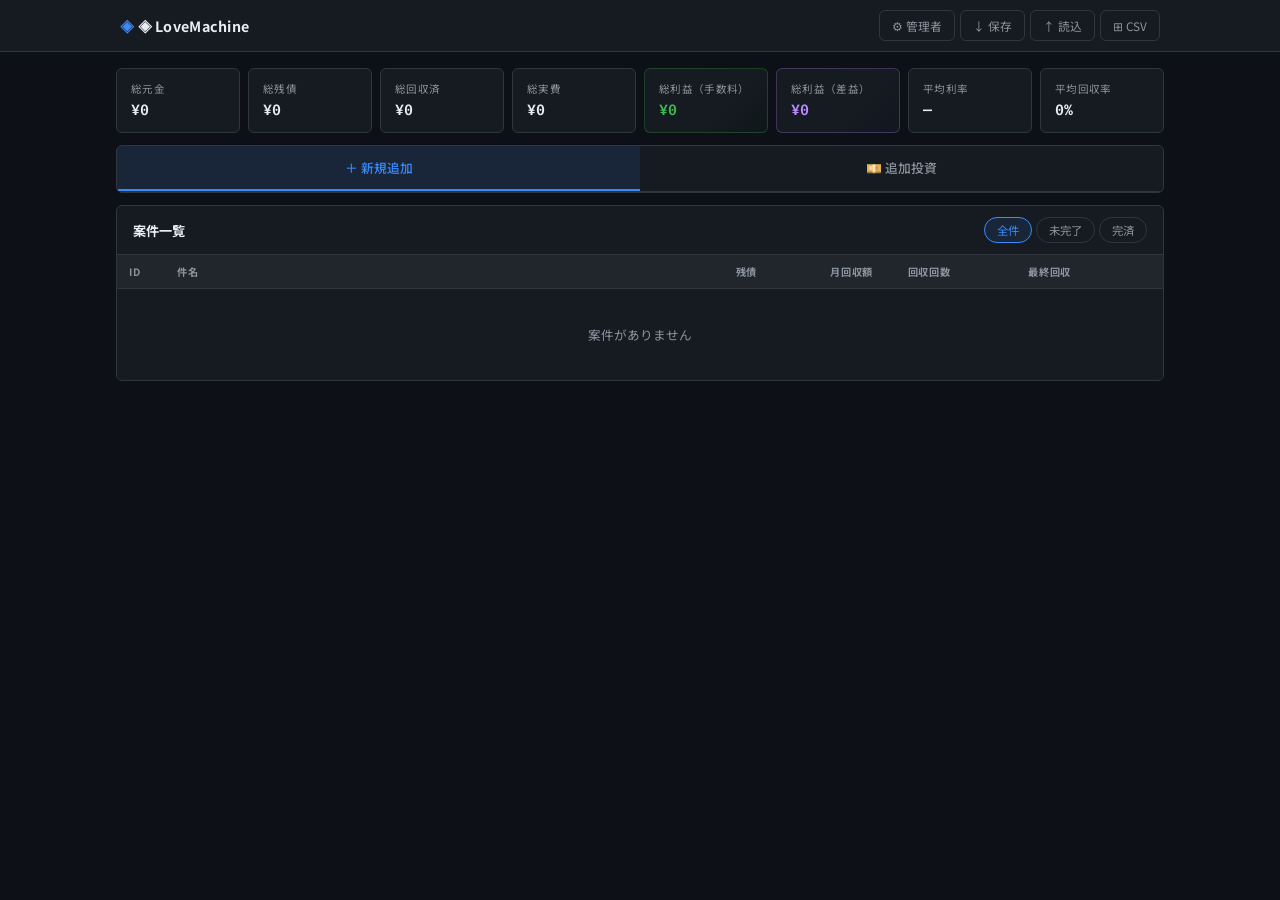
==== index.html @ f6be157b "Add files via upload" ====
<!DOCTYPE html>
<html lang="ja">
<head>
  <meta charset="UTF-8"/>
  <meta name="viewport" content="width=device-width,initial-scale=1.0,viewport-fit=cover"/>
  <title>LoveMachine</title>
  <link rel="stylesheet" href="styles.css"/>
</head>
<body>

<header class="hd">
  <div class="hd-in">
    <span class="hd-logo">◈ LoveMachine</span>
    <div class="hd-acts">
      <button class="hbtn" id="btn-admin">⚙ 管理者</button>
      <button class="hbtn" id="btn-export-json">↓ 保存</button>
      <label  class="hbtn">↑ 読込<input type="file" id="input-import-json" accept=".json" hidden/></label>
      <button class="hbtn" id="btn-export-csv">⊞ CSV</button>
    </div>
  </div>
</header>

<main class="main">

  <!-- サマリー -->
  <div class="sum-grid">
    <div class="sc"><div class="sc-l">総元金</div><div class="sc-v" id="sum-principal">¥0</div></div>
    <div class="sc"><div class="sc-l">総残債</div><div class="sc-v" id="sum-remaining">¥0</div></div>
    <div class="sc"><div class="sc-l">総回収済</div><div class="sc-v" id="sum-recovered">¥0</div></div>
    <div class="sc"><div class="sc-l">総実費</div><div class="sc-v" id="sum-actual">¥0</div></div>
    <div class="sc accent-g"><div class="sc-l">総利益（手数料）</div><div class="sc-v" id="sum-fee-profit">¥0</div></div>
    <div class="sc accent-p"><div class="sc-l">総利益（差益）</div><div class="sc-v" id="sum-cap-profit">¥0</div></div>
    <div class="sc"><div class="sc-l">平均利率</div><div class="sc-v" id="sum-avg-rate">—</div></div>
    <div class="sc"><div class="sc-l">平均回収率</div><div class="sc-v" id="sum-recovery-rate">0%</div></div>
  </div>

  <!-- 追加パネル -->
  <div class="panel">
    <div class="ptabs">
      <button class="ptab active" data-ptab="add">＋ 新規追加</button>
      <button class="ptab" data-ptab="funds">💴 追加投資</button>
    </div>
    <!-- 新規追加 -->
    <div class="pbody hidden" id="body-add">
      <div class="fg">
        <div class="fi"><label class="fl">件名</label><input class="inp" type="text" id="add-name" placeholder="例: A社向け開発費"/></div>
        <div class="fi"><label class="fl">元金（円）</label><input class="inp ci" type="text" id="add-principal" placeholder="例: 1,000,000" inputmode="numeric"/></div>
        <div class="fi"><label class="fl">上乗せ分（円）</label><input class="inp ci" type="text" id="add-actual" placeholder="例: 50,000" inputmode="numeric"/></div>
        <div class="fi"><label class="fl">プラン</label><select class="inp inp-sel" id="add-plan"></select></div>
        <div class="fi"><label class="fl">回収設定</label>
          <select class="inp inp-sel" id="add-recovery-type">
            <option value="months">月数で指定</option>
            <option value="monthly">月回収額で指定</option>
          </select>
        </div>
        <div class="fi" id="wrap-months"><label class="fl">回収月数</label><input class="inp" type="number" id="add-months" placeholder="例: 10" min="1" inputmode="numeric"/></div>
        <div class="fi hidden" id="wrap-monthly"><label class="fl">月回収額（手数料込み）</label><input class="inp ci" type="text" id="add-monthly" placeholder="例: 50,000" inputmode="numeric"/></div>
        <div class="fi"><label class="fl">切り上げ単位</label>
          <select class="inp inp-sel" id="add-round">
            <option value="1">なし</option>
            <option value="1000">1k</option>
            <option value="10000" selected>10k</option>
          </select>
        </div>
      </div>
      <div class="preview hidden" id="monthly-preview">
        <span class="preview-l">月回収額</span>
        <span class="preview-v" id="monthly-preview-val">¥0</span>
        <span class="preview-s" id="monthly-preview-detail"></span>
      </div>
      <button class="btn-primary" id="btn-add">案件を追加する</button>
    </div>
    <!-- 追加投資 -->
    <div class="pbody hidden" id="body-funds">
      <div class="fg">
        <div class="fi"><label class="fl">案件ID</label><input class="inp" type="number" id="funds-id" placeholder="例: 1" min="1" inputmode="numeric"/></div>
        <div class="fi"><label class="fl">追加元金（円）</label><input class="inp ci" type="text" id="funds-amount" placeholder="例: 500,000" inputmode="numeric"/></div>
        <div class="fi"><label class="fl">上乗せ分（円）</label><input class="inp ci" type="text" id="funds-actual" placeholder="例: 50,000" inputmode="numeric"/></div>
        <div class="fi"><label class="fl">投資日</label><input class="inp" type="date" id="funds-date"/></div>
      </div>
      <div class="rrow">
        <label class="ropt"><input type="radio" name="funds-mode" value="extend" checked/>月額維持・回数を増やす</label>
        <label class="ropt"><input type="radio" name="funds-mode" value="increase"/>回数維持・月額を増やす</label>
      </div>
      <button class="btn-primary" id="btn-funds">追加投資を反映する</button>
    </div>
  </div>

  <!-- 案件一覧 -->
  <div class="panel">
    <div class="list-bar">
      <span class="panel-ttl">案件一覧</span>
      <div class="ftabs">
        <button class="ftab active" data-filter="all">全件</button>
        <button class="ftab" data-filter="active">未完了</button>
        <button class="ftab" data-filter="done">完済</button>
      </div>
    </div>
    <div class="tbl-wrap">
      <table class="tbl">
        <thead><tr>
          <th>ID</th><th>件名</th><th>残債</th><th>月回収額</th>
          <th>回収回数</th><th>最終回収</th><th></th>
        </tr></thead>
        <tbody id="table-body">
          <tr class="empty-row"><td colspan="7">案件がありません</td></tr>
        </tbody>
      </table>
    </div>
  </div>

</main>

<!-- 削除確認 -->
<div class="ov hidden" id="modal-delete">
  <div class="dlg">
    <p class="dlg-txt" id="modal-delete-text">削除しますか？</p>
    <div class="dlg-btns">
      <button class="btn-ghost" id="modal-delete-cancel">キャンセル</button>
      <button class="btn-danger" id="modal-delete-confirm">削除する</button>
    </div>
  </div>
</div>

<!-- 返済条件変更 -->
<div class="ov hidden" id="modal-shortage">
  <div class="dlg dlg-md">
    <div class="dlg-hd">
      <span class="dlg-ttl" id="adjust-modal-title">返済条件の変更</span>
      <button class="xbtn" id="shortage-close">✕</button>
    </div>
    <div id="shortage-info" style="margin-bottom:8px;border-radius:6px;padding:10px 12px;font-size:.82rem;line-height:1.6"></div>
    <div class="info-box" id="shortage-remain-info"></div>
    <p class="sect-l" style="margin:14px 0 10px">残り分の設定</p>
    <div class="rcol">
      <label class="ropt"><input type="radio" name="shortage-action" value="months" checked/>残り回収月数を指定</label>
      <div id="shortage-months-wrap" class="sub-inp"><input class="inp" type="number" id="shortage-new-months" min="1" inputmode="numeric" placeholder="例: 8"/></div>
      <label class="ropt"><input type="radio" name="shortage-action" value="monthly"/>残り月回収額を指定</label>
      <div id="shortage-monthly-wrap" class="sub-inp hidden"><input class="inp ci" type="text" id="shortage-new-monthly" inputmode="numeric" placeholder="例: 50,000"/></div>
      <label class="ropt"><input type="radio" name="shortage-action" value="none"/>調整しない</label>
    </div>
    <div class="preview hidden" id="shortage-preview" style="margin-top:10px"><span id="shortage-preview-text"></span></div>
    <div class="dlg-btns" style="margin-top:18px">
      <button class="btn-ghost" id="shortage-cancel">キャンセル</button>
      <button class="btn-primary" id="shortage-confirm">適用する</button>
    </div>
  </div>
</div>

<!-- 管理者 -->
<div class="ov hidden" id="modal-admin">
  <div class="dlg dlg-md">
    <div class="dlg-hd">
      <span class="dlg-ttl">プラン管理</span>
      <button class="xbtn" id="admin-close">✕</button>
    </div>
    <div id="plan-list" class="plan-list"></div>
    <button class="btn-ghost" id="btn-add-plan" style="margin-top:8px">＋ プランを追加</button>
    <p style="font-size:.72rem;color:var(--m);margin-top:8px">※ 削除すると使用中の案件は「プランなし」になります</p>
  </div>
</div>

<!-- 詳細（タブ3つ） -->
<div class="ov hidden" id="modal-detail">
  <div class="dlg dlg-xl">
    <div class="dlg-hd">
      <span class="dlg-ttl" id="detail-title">案件詳細</span>
      <button class="xbtn" id="detail-close">✕</button>
    </div>
    <div class="dtabs">
      <button class="dtab active" data-dtab="main">📊 概要・回収</button>
      <button class="dtab" data-dtab="history">📋 履歴</button>
      <button class="dtab" data-dtab="settings">⚙ 設定</button>
    </div>
    <div class="dbody">

      <!-- 概要・回収 -->
      <div class="dpane active" id="dtab-main">
        <div class="kpi-row">
          <div class="kpi"><div class="kpi-l">残債</div><div class="kpi-v" id="ds-remaining">¥0</div></div>
          <div class="kpi"><div class="kpi-l">月回収額</div><div class="kpi-v" id="ds-monthly-final">¥0</div></div>
          <div class="kpi kpi-g"><div class="kpi-l">利益見込み</div><div class="kpi-v" id="ds-profit-expected">¥0</div></div>
        </div>
        <div class="rec-box">
          <div class="rec-hint" id="record-hint"></div>
          <div class="rec-row">
            <input class="inp" type="date" id="record-date" style="flex:0 0 140px"/>
            <input class="inp ci" type="text" id="record-amount" inputmode="numeric" placeholder="回収金額" style="flex:1;min-width:0"/>
            <button class="btn-rec" id="btn-record">記録</button>
          </div>
        </div>
        <div class="stat-grid">
          <div class="st"><div class="sl">元金</div><div class="sv" id="ds-principal">¥0</div></div>
          <div class="st"><div class="sl">実費</div><div class="sv amber" id="ds-actual">¥0</div></div>
          <div class="st"><div class="sl">元金差益</div><div class="sv amber" id="ds-cap-profit">¥0</div></div>
          <div class="st"><div class="sl">手数料合計</div><div class="sv green" id="ds-fee">¥0</div></div>
          <div class="st"><div class="sl">月手数料</div><div class="sv" id="ds-monthly-fee">¥0</div></div>
          <div class="st"><div class="sl">月回収額（切上前）</div><div class="sv" id="ds-monthly">¥0</div></div>
          <div class="st"><div class="sl">総回収回数</div><div class="sv" id="ds-total-months">0回</div></div>
          <div class="st"><div class="sl">残り回収回数</div><div class="sv" id="ds-remain-months">0回</div></div>
          <div class="st"><div class="sl">累計回収</div><div class="sv" id="ds-recovered">¥0</div></div>
          <div class="st"><div class="sl">累計手数料利益</div><div class="sv green" id="ds-profit">¥0</div></div>
          <div class="st"><div class="sl">利益率</div><div class="sv" id="ds-profit-rate">—</div></div>
          <div class="st"><div class="sl">実費回収率</div><div class="sv" id="ds-actual-recovery-rate">0%</div></div>
          <div class="st st-wide">
            <div class="sl">回収率 <span class="sv-inline" id="ds-rate">0%</span></div>
            <div class="bar-t"><div class="bar-f" id="ds-rate-bar"></div></div>
          </div>
          <div class="st"><div class="sl">総支払見込</div><div class="sv" id="ds-total-pay">¥0</div></div>
        </div>
        <div class="notice hidden" id="ds-shortage-row">⚠ 不足累計（元金加算済）：<span id="ds-shortage">¥0</span></div>
      </div>

      <!-- 履歴 -->
      <div class="dpane hidden" id="dtab-history">
        <div class="hs">
          <div class="hs-hd"><span class="hs-ttl">投資履歴</span></div>
          <div class="ht-wrap">
            <table class="ht">
              <thead><tr><th>種別</th><th>日付</th><th>元金</th><th>実費</th><th>メモ</th><th></th></tr></thead>
              <tbody id="deposit-tbody"></tbody>
            </table>
          </div>
        </div>
        <div class="hs" style="margin-top:18px">
          <div class="hs-hd">
            <span class="hs-ttl">回収履歴</span>
            <button class="btn-ghost btn-sm" id="btn-add-repayment">＋ 手動追加</button>
          </div>
          <div class="ht-wrap">
            <table class="ht">
              <thead><tr><th>#</th><th>日付</th><th>支払額</th><th>想定額</th><th>過不足</th><th></th></tr></thead>
              <tbody id="repayment-tbody"></tbody>
            </table>
          </div>
        </div>
      </div>

      <!-- 設定 -->
      <div class="dpane hidden" id="dtab-settings">
        <div class="set-b"><label class="fl">プラン</label><select class="inp inp-sel" id="detail-plan-select" style="margin-top:6px"></select></div>
        <div class="set-b"><label class="fl">備考</label><input class="inp" type="text" id="detail-memo" placeholder="備考を入力…" style="margin-top:6px"/></div>
        <div class="set-b">
          <label class="fl">総回収回数を変更</label>
          <div style="display:flex;gap:8px;margin-top:6px;align-items:center;flex-wrap:wrap">
            <input class="inp" type="number" id="detail-months" min="1" inputmode="numeric" placeholder="例: 10" style="max-width:110px"/>
            <span style="font-size:.82rem;color:var(--m)">回</span>
            <button class="btn-ghost btn-sm" id="btn-apply-months">適用</button>
          </div>
        </div>
      </div>

    </div>
    <div class="d-footer">
      <button class="btn-ghost" id="detail-close-btn">閉じる</button>
    </div>
  </div>
</div>

<script src="app.js"></script>
</body>
</html>
---- styles.css ----
/* LoveMachine — styles.css v10 */
@import url('https://fonts.googleapis.com/css2?family=Noto+Sans+JP:wght@400;500;700&family=Fira+Code:wght@500&display=swap');

:root{
  --bg:#0d1117; --card:#161b22; --panel:#21262d; --inp:#0d1117;
  --bd:#30363d;  --focus:#388bfd;
  --tx:#e6edf3;  --m:#8b949e;
  --g:#3fb950;   --gb:rgba(63,185,80,.1);
  --r:#f85149;   --rb:rgba(248,81,73,.1);
  --a:#d29922;   --ab:rgba(210,153,34,.1);
  --p:#bc8cff;   --pb:rgba(188,140,255,.1);
  --b:#388bfd;   --bb:rgba(56,139,253,.1);
  --rr:6px;
  --mono:'Fira Code','Hiragino Kaku Gothic ProN','Yu Gothic','Meiryo',monospace;
  --sans:'Noto Sans JP','Hiragino Kaku Gothic ProN','Yu Gothic','Meiryo',sans-serif;
}
*,*::before,*::after{box-sizing:border-box;margin:0;padding:0}
html{font-size:15px}
body{font-family:var(--sans);background:var(--bg);color:var(--tx);min-height:100dvh;-webkit-font-smoothing:antialiased}

/* ── Header ── */
.hd{background:var(--card);border-bottom:1px solid var(--bd);position:sticky;top:0;z-index:100;padding-top:env(safe-area-inset-top,0)}
.hd-in{max-width:1080px;margin:0 auto;display:flex;align-items:center;justify-content:space-between;padding:10px 20px;gap:12px}
.hd-logo{font-size:.95rem;font-weight:700;color:var(--tx);letter-spacing:.02em}
.hd-logo::before{content:'◈ ';color:var(--b)}
.hd-acts{display:flex;gap:5px;flex-wrap:wrap}
.hbtn{padding:6px 12px;background:transparent;border:1px solid var(--bd);border-radius:var(--rr);color:var(--m);font-family:var(--sans);font-size:.78rem;cursor:pointer;transition:all .15s;white-space:nowrap;-webkit-tap-highlight-color:transparent}
.hbtn:hover{color:var(--tx);border-color:var(--focus);background:var(--bb)}

/* ── Main ── */
.main{max-width:1080px;margin:0 auto;padding:16px;display:flex;flex-direction:column;gap:12px}

/* ── Summary grid ── */
.sum-grid{display:grid;grid-template-columns:repeat(2,1fr);gap:8px}
.sc{background:var(--card);border:1px solid var(--bd);border-radius:var(--rr);padding:12px 14px;transition:border-color .15s}
.sc:hover{border-color:var(--focus)}
.sc.accent-g{border-color:rgba(63,185,80,.25);background:linear-gradient(135deg,var(--card) 60%,rgba(63,185,80,.04))}
.sc.accent-p{border-color:rgba(188,140,255,.25);background:linear-gradient(135deg,var(--card) 60%,rgba(188,140,255,.04))}
.sc-l{font-size:.7rem;color:var(--m);margin-bottom:4px;letter-spacing:.03em}
.sc-v{font-family:var(--mono);font-size:1rem;font-weight:600;font-feature-settings:"zero"1,"tnum"1;color:var(--tx)}
.sc.accent-g .sc-v{color:var(--g)}
.sc.accent-p .sc-v{color:var(--p)}

/* ── Panel ── */
.panel{background:var(--card);border:1px solid var(--bd);border-radius:var(--rr);overflow:hidden}
.panel-ttl{font-size:.88rem;font-weight:700}
.ptabs{display:flex;border-bottom:1px solid var(--bd);overflow-x:auto;scrollbar-width:none}
.ptabs::-webkit-scrollbar{display:none}
.ptab{flex:1;min-width:90px;padding:12px 10px;background:transparent;border:none;border-bottom:2px solid transparent;color:var(--m);font-family:var(--sans);font-size:.85rem;font-weight:500;cursor:pointer;white-space:nowrap;transition:all .15s;-webkit-tap-highlight-color:transparent}
.ptab:hover{color:var(--tx);background:rgba(255,255,255,.02)}
.ptab.active{color:var(--b);border-bottom-color:var(--b);background:var(--bb)}
.pbody{padding:16px}
.pbody.hidden{display:none}

/* ── Forms ── */
.fg{display:grid;grid-template-columns:repeat(auto-fill,minmax(190px,1fr));gap:12px;margin-bottom:14px}
.fi{display:flex;flex-direction:column;gap:5px}
.fl{font-size:.72rem;font-weight:600;color:var(--m);letter-spacing:.04em}
.inp{background:var(--inp);border:1px solid var(--bd);border-radius:var(--rr);color:var(--tx);font-family:var(--mono);font-size:.88rem;padding:9px 11px;width:100%;-webkit-appearance:none;transition:border-color .15s;font-feature-settings:"zero"1,"tnum"1}
.inp::placeholder{color:var(--m);font-family:var(--sans);font-size:.82rem;font-feature-settings:normal}
.inp:focus{outline:none;border-color:var(--focus)}
.inp-sel{font-family:var(--sans);cursor:pointer;font-feature-settings:normal}
.inp-sel option{background:var(--panel)}
input[type="date"].inp{color-scheme:dark;font-family:var(--sans);font-feature-settings:normal}
.hidden{display:none!important}

/* Preview */
.preview{display:flex;align-items:center;gap:10px;flex-wrap:wrap;background:var(--bb);border:1px solid var(--focus);border-radius:var(--rr);padding:10px 14px;margin-bottom:12px}
.preview-l{font-size:.78rem;color:var(--m)}
.preview-v{font-family:var(--mono);font-size:1.1rem;font-weight:700;color:var(--b);font-feature-settings:"zero"1,"tnum"1}
.preview-s{font-size:.75rem;color:var(--m);line-height:1.6;flex-basis:100%}

/* Radio */
.rrow{display:flex;gap:10px;flex-wrap:wrap;margin-bottom:12px}
.rcol{display:flex;flex-direction:column;gap:8px}
.ropt{display:flex;align-items:center;gap:8px;cursor:pointer;font-size:.85rem;color:var(--m);padding:8px 12px;border:1px solid var(--bd);border-radius:var(--rr);background:var(--inp);transition:all .15s;-webkit-tap-highlight-color:transparent}
.ropt:has(input:checked){color:var(--tx);border-color:var(--b);background:var(--bb)}
.ropt input[type="radio"]{accent-color:var(--b);flex-shrink:0}

/* Buttons */
.btn-primary{display:block;width:100%;padding:11px;background:var(--b);border:none;border-radius:var(--rr);color:#fff;font-family:var(--sans);font-size:.9rem;font-weight:700;cursor:pointer;transition:all .15s;-webkit-tap-highlight-color:transparent}
.btn-primary:hover{filter:brightness(1.1)}
.btn-primary:active{transform:scale(.98)}
.btn-ghost{display:inline-flex;align-items:center;justify-content:center;gap:6px;padding:8px 14px;background:transparent;border:1px solid var(--bd);border-radius:var(--rr);color:var(--m);font-family:var(--sans);font-size:.82rem;cursor:pointer;transition:all .15s;-webkit-tap-highlight-color:transparent}
.btn-ghost:hover{color:var(--tx);border-color:var(--m)}
.btn-danger{padding:8px 14px;background:var(--r);border:none;border-radius:var(--rr);color:#fff;font-family:var(--sans);font-size:.82rem;cursor:pointer;-webkit-tap-highlight-color:transparent}
.btn-sm{padding:5px 10px;font-size:.76rem}
.btn-rec{padding:8px 16px;background:var(--gb);border:1px solid var(--g);border-radius:var(--rr);color:var(--g);font-family:var(--sans);font-size:.85rem;font-weight:600;cursor:pointer;white-space:nowrap;transition:all .15s;flex-shrink:0;-webkit-tap-highlight-color:transparent}
.btn-rec:hover{background:var(--g);color:#fff}
.xbtn{background:transparent;border:none;color:var(--m);font-size:1rem;cursor:pointer;padding:4px 8px;border-radius:4px;transition:all .15s}
.xbtn:hover{color:var(--r)}

/* List */
.list-bar{display:flex;align-items:center;justify-content:space-between;padding:11px 16px;border-bottom:1px solid var(--bd);flex-wrap:wrap;gap:8px}
.ftabs{display:flex;gap:4px}
.ftab{padding:4px 12px;background:transparent;border:1px solid var(--bd);border-radius:20px;color:var(--m);font-family:var(--sans);font-size:.76rem;cursor:pointer;transition:all .15s;-webkit-tap-highlight-color:transparent}
.ftab:hover{color:var(--tx);border-color:var(--m)}
.ftab.active{color:var(--b);border-color:var(--b);background:var(--bb)}

/* Table */
.tbl-wrap{overflow-x:auto;-webkit-overflow-scrolling:touch}
.tbl{width:100%;border-collapse:collapse;font-size:.84rem;table-layout:fixed}
.tbl thead tr{background:var(--panel)}
.tbl th{padding:9px 12px;text-align:left;font-size:.68rem;font-weight:700;letter-spacing:.07em;text-transform:uppercase;color:var(--m);border-bottom:1px solid var(--bd);white-space:nowrap;overflow:hidden}
.tbl td{padding:9px 12px;border-bottom:1px solid var(--bd);vertical-align:middle;overflow:hidden}
.tbl tbody tr{background:var(--card);transition:background .12s}
.tbl tbody tr:hover{background:var(--panel)}
.tbl tbody tr:last-child td{border-bottom:none}
.empty-row td{text-align:center;color:var(--m);padding:36px;font-family:var(--sans)}
/* 列幅 */
.tbl th:nth-child(1),.tbl td:nth-child(1){width:48px}
.tbl th:nth-child(2),.tbl td:nth-child(2){min-width:80px}
.tbl th:nth-child(3),.tbl td:nth-child(3){width:128px;text-align:right}
.tbl th:nth-child(4),.tbl td:nth-child(4){width:116px;text-align:right}
.tbl th:nth-child(5),.tbl td:nth-child(5){width:88px;text-align:center}
.tbl th:nth-child(6),.tbl td:nth-child(6){width:110px;text-align:right}
.tbl th:nth-child(7),.tbl td:nth-child(7){width:80px;text-align:center}
.mono{font-family:var(--mono);font-feature-settings:"zero"1,"tnum"1}
.debt{font-family:var(--mono);font-weight:700;font-feature-settings:"zero"1,"tnum"1}
.debt-done{color:var(--g)}
.cnt{text-align:center;font-size:.8rem}
.rem{display:inline-block;font-size:.69rem;margin-top:2px}
.rem-ok{color:var(--g)}
.rem-warn{color:var(--a)}
.rem-urg{color:var(--r)}
.row-btns{display:flex;gap:3px;justify-content:center}
.ibtn{padding:5px 8px;background:transparent;border:1px solid var(--bd);border-radius:var(--rr);color:var(--m);font-size:.73rem;cursor:pointer;transition:all .15s;-webkit-tap-highlight-color:transparent}
.ibtn:hover{color:var(--tx);border-color:var(--m)}
.ibtn-del:hover{color:var(--r);border-color:var(--r);background:var(--rb)}
.pbadge{display:inline-block;padding:2px 8px;border-radius:20px;font-size:.7rem;font-weight:700;border:1px solid currentColor}

/* Overlay */
.ov{position:fixed;inset:0;background:rgba(0,0,0,.72);display:flex;align-items:flex-start;justify-content:center;overflow-y:auto;-webkit-overflow-scrolling:touch;z-index:200;padding:20px 16px;backdrop-filter:blur(4px)}
.ov.hidden{display:none}
.dlg{background:var(--card);border:1px solid var(--bd);border-radius:10px;padding:22px;width:100%;max-width:380px;margin:auto;box-shadow:0 16px 48px rgba(0,0,0,.6)}
.dlg-md{max-width:480px}
.dlg-xl{max-width:660px;padding:0;display:flex;flex-direction:column;max-height:calc(100vh - 40px)}
.dlg-hd{display:flex;align-items:center;justify-content:space-between;padding:14px 18px;border-bottom:1px solid var(--bd);flex-shrink:0}
.dlg-ttl{font-size:.92rem;font-weight:700}
.dlg-txt{font-size:.88rem;margin-bottom:18px;line-height:1.5}
.dlg-btns{display:flex;gap:8px}
.dlg-btns .btn-ghost,.dlg-btns .btn-danger{flex:1;justify-content:center}
.info-box{background:var(--panel);border:1px solid var(--bd);border-radius:var(--rr);padding:9px 12px;font-size:.82rem;color:var(--m);line-height:1.6}
.sub-inp{padding:6px 2px 10px}
.sect-l{font-size:.72rem;font-weight:700;color:var(--m);letter-spacing:.08em;text-transform:uppercase}

/* Plan list */
.plan-list{display:flex;flex-direction:column;gap:8px;padding:14px 0}
.plan-row{display:grid;grid-template-columns:1fr 80px 32px 32px;gap:7px;align-items:center}
.pi{background:var(--inp);border:1px solid var(--bd);border-radius:var(--rr);color:var(--tx);font-family:var(--sans);font-size:.85rem;padding:7px 10px;width:100%}
.pi:focus{outline:none;border-color:var(--focus)}
.pr{background:var(--inp);border:1px solid var(--bd);border-radius:var(--rr);color:var(--tx);font-family:var(--mono);font-size:.85rem;padding:7px 10px;width:100%;text-align:right}
.pr:focus{outline:none;border-color:var(--focus)}
.cp{width:32px;height:32px;border-radius:var(--rr);border:2px solid var(--bd);cursor:pointer;padding:0}
.cp::-webkit-color-swatch-wrapper{padding:0}
.cp::-webkit-color-swatch{border:none;border-radius:4px}

/* Detail modal */
.dtabs{display:flex;border-bottom:1px solid var(--bd);flex-shrink:0;background:var(--card);overflow-x:auto;scrollbar-width:none}
.dtabs::-webkit-scrollbar{display:none}
.dtab{flex:1;min-width:80px;padding:11px 8px;background:transparent;border:none;border-bottom:2px solid transparent;color:var(--m);font-family:var(--sans);font-size:.8rem;cursor:pointer;white-space:nowrap;transition:all .15s;-webkit-tap-highlight-color:transparent}
.dtab:hover{color:var(--tx);background:rgba(255,255,255,.02)}
.dtab.active{color:var(--b);border-bottom-color:var(--b);background:var(--bb)}
.dbody{flex:1;min-height:0;overflow-y:auto;padding:16px 18px}
.dbody::-webkit-scrollbar{width:3px}
.dbody::-webkit-scrollbar-thumb{background:var(--bd);border-radius:2px}
.dpane{display:block}
.dpane.hidden{display:none}
.d-footer{padding:10px 18px;border-top:1px solid var(--bd);flex-shrink:0;display:flex;justify-content:flex-end}

/* KPI row */
.kpi-row{display:grid;grid-template-columns:repeat(3,1fr);gap:10px;margin-bottom:14px}
.kpi{background:var(--panel);border:1px solid var(--bd);border-radius:var(--rr);padding:12px 14px}
.kpi.kpi-g{border-color:rgba(63,185,80,.3);background:linear-gradient(135deg,var(--panel) 50%,rgba(63,185,80,.06))}
.kpi-l{font-size:.7rem;color:var(--m);margin-bottom:5px}
.kpi-v{font-family:var(--mono);font-size:1rem;font-weight:700;font-feature-settings:"zero"1,"tnum"1}
.kpi.kpi-g .kpi-v{color:var(--g)}

/* Record box */
.rec-box{background:var(--panel);border:1px solid var(--bd);border-radius:var(--rr);padding:12px 14px;margin-bottom:14px}
.rec-hint{font-size:.78rem;color:var(--m);margin-bottom:9px}
.rec-row{display:flex;gap:8px;align-items:center}

/* Stat grid */
.stat-grid{display:grid;grid-template-columns:repeat(2,1fr);gap:8px}
.st{background:var(--panel);border-radius:var(--rr);padding:10px 12px}
.st-wide{grid-column:span 2}
.sl{font-size:.69rem;color:var(--m);margin-bottom:3px}
.sv{font-family:var(--mono);font-size:.88rem;font-weight:600;font-feature-settings:"zero"1,"tnum"1}
.sv.green{color:var(--g)}
.sv.amber{color:var(--a)}
.sv-inline{font-family:var(--mono);font-size:.88rem;font-weight:600;font-feature-settings:"zero"1,"tnum"1}
.bar-t{height:5px;background:var(--bd);border-radius:3px;overflow:hidden;margin-top:6px}
.bar-f{height:100%;border-radius:3px;background:var(--g);transition:width .4s}
.bar-f.mid{background:var(--a)}
.bar-f.low{background:var(--r)}
.notice{background:var(--ab);border:1px solid var(--a);border-radius:var(--rr);padding:9px 12px;font-size:.8rem;color:var(--a);margin-top:10px}
.notice.hidden{display:none}

/* Settings */
.set-b{margin-bottom:14px}

/* History */
.hs{background:var(--panel);border:1px solid var(--bd);border-radius:var(--rr);overflow:hidden}
.hs-hd{display:flex;align-items:center;justify-content:space-between;padding:9px 12px;border-bottom:1px solid var(--bd);background:var(--card)}
.hs-ttl{font-size:.82rem;font-weight:700}
.ht-wrap{overflow-x:auto;-webkit-overflow-scrolling:touch}
.ht{width:100%;border-collapse:collapse;font-size:.8rem;min-width:360px}
.ht th{padding:7px 10px;text-align:right;font-size:.66rem;font-weight:700;color:var(--m);border-bottom:1px solid var(--bd);white-space:nowrap;background:var(--inp)}
.ht th:first-child{text-align:center}
.ht th:nth-child(5){text-align:left}
.ht td{padding:7px 10px;text-align:right;border-bottom:1px solid var(--bd);font-family:var(--mono);font-feature-settings:"zero"1,"tnum"1}
.ht td:first-child{text-align:center;font-family:var(--sans);color:var(--m);font-size:.75rem}
.ht td:nth-child(5){text-align:left;font-family:var(--sans)}
.ht tbody tr:last-child td{border-bottom:none}
.ht tbody tr:hover{background:rgba(255,255,255,.02)}
.hi{background:var(--inp);border:1px solid transparent;border-radius:4px;color:var(--tx);font-size:.8rem;padding:4px 7px;font-family:var(--mono);font-feature-settings:"zero"1,"tnum"1}
.hi:focus{outline:none;border-color:var(--focus)}
.hi-date{color-scheme:dark;width:116px;font-family:var(--sans);font-feature-settings:normal}
.hi-amt{text-align:right;width:92px}
.hi-note{font-family:var(--sans);width:88px;font-feature-settings:normal}
.sur{color:var(--g)}
.def{color:var(--r)}
.tag{font-size:.62rem;padding:2px 6px;border-radius:3px;font-family:var(--sans)}
.tag-i{background:var(--bb);color:var(--b)}
.tag-a{background:var(--gb);color:var(--g)}
.hdel{background:transparent;border:none;color:var(--m);cursor:pointer;font-size:.8rem;padding:3px 6px;border-radius:3px;transition:all .15s}
.hdel:hover{color:var(--r)}

/* Toast */
.toast{position:fixed;bottom:20px;left:50%;transform:translateX(-50%);background:var(--panel);border:1px solid var(--bd);border-radius:var(--rr);padding:10px 18px;font-size:.83rem;color:var(--tx);box-shadow:0 8px 24px rgba(0,0,0,.5);z-index:300;white-space:nowrap;max-width:calc(100vw - 32px);text-align:center}
.toast.ok{border-color:var(--g);color:var(--g)}
.toast.err{border-color:var(--r);color:var(--r)}

/* Responsive */
@media(min-width:560px){.sum-grid{grid-template-columns:repeat(4,1fr)}}
@media(min-width:900px){.sum-grid{grid-template-columns:repeat(8,1fr)}.stat-grid{grid-template-columns:repeat(4,1fr)}.kpi-row{gap:12px}}
@media(max-width:480px){
  .hd-logo{font-size:.85rem}
  .hbtn{padding:5px 8px;font-size:.72rem}
  .fg{grid-template-columns:1fr}
  .rrow{flex-direction:column}
  .kpi-row{grid-template-columns:1fr 1fr}
  .stat-grid{grid-template-columns:repeat(2,1fr)}
  .st-wide{grid-column:span 2}
}
input[type="number"]::-webkit-inner-spin-button{opacity:1}
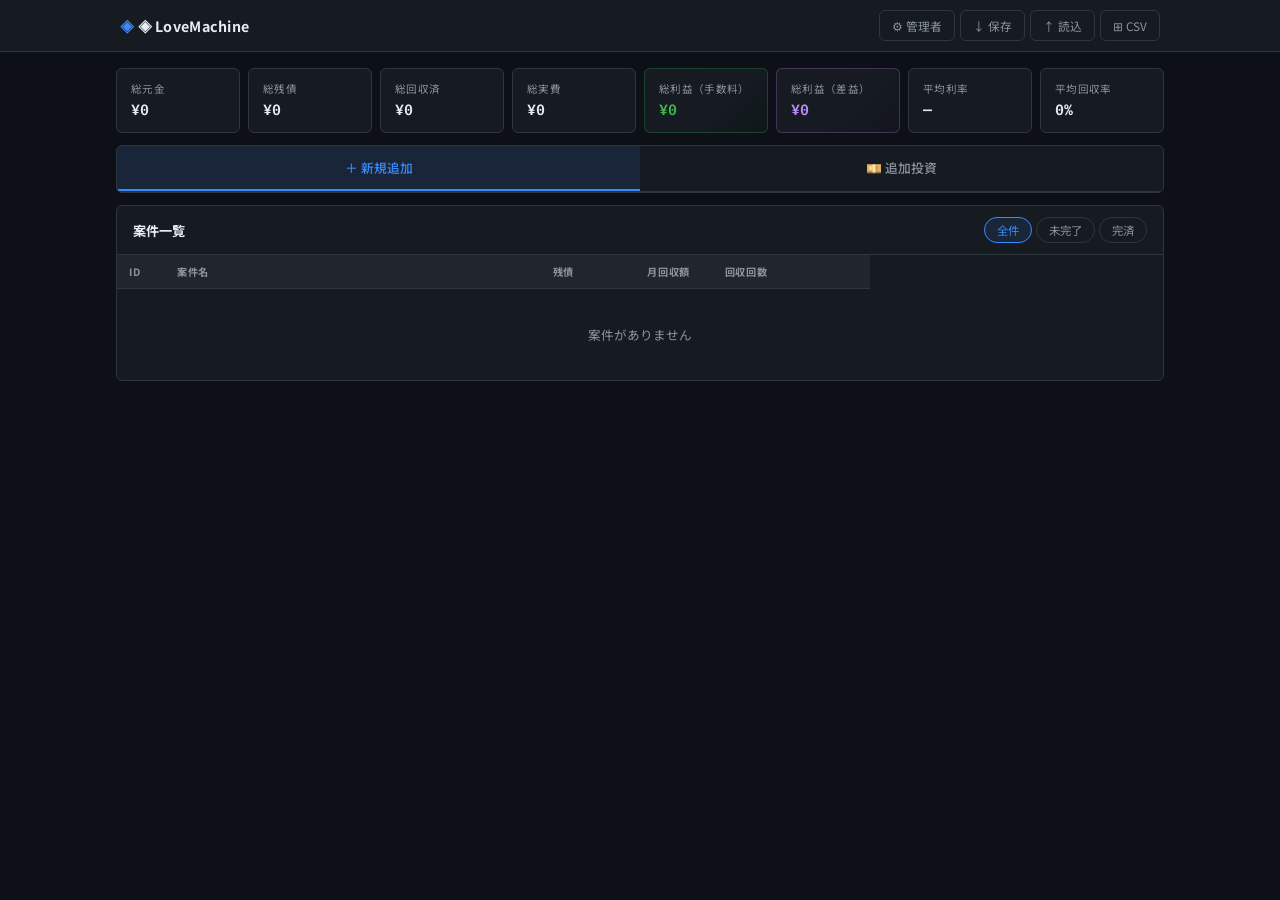
==== commit f6fbad33: "Add files via upload" ====
--- a/index.html
+++ b/index.html
@@ -99,11 +99,11 @@
     <div class="tbl-wrap">
       <table class="tbl">
         <thead><tr>
-          <th>ID</th><th>件名</th><th>残債</th><th>月回収額</th>
-          <th>回収回数</th><th>最終回収</th><th></th>
+          <th>ID</th><th>案件名</th><th>残債</th><th>月回収額</th>
+          <th>回収回数</th><th></th>
         </tr></thead>
         <tbody id="table-body">
-          <tr class="empty-row"><td colspan="7">案件がありません</td></tr>
+          <tr class="empty-row"><td colspan="6">案件がありません</td></tr>
         </tbody>
       </table>
     </div>
--- a/styles.css
+++ b/styles.css
@@ -113,8 +113,7 @@
 .tbl th:nth-child(3),.tbl td:nth-child(3){width:128px;text-align:right}
 .tbl th:nth-child(4),.tbl td:nth-child(4){width:116px;text-align:right}
 .tbl th:nth-child(5),.tbl td:nth-child(5){width:88px;text-align:center}
-.tbl th:nth-child(6),.tbl td:nth-child(6){width:110px;text-align:right}
-.tbl th:nth-child(7),.tbl td:nth-child(7){width:80px;text-align:center}
+.tbl th:nth-child(6),.tbl td:nth-child(6){width:80px;text-align:center}
 .mono{font-family:var(--mono);font-feature-settings:"zero"1,"tnum"1}
 .debt{font-family:var(--mono);font-weight:700;font-feature-settings:"zero"1,"tnum"1}
 .debt-done{color:var(--g)}
@@ -139,7 +138,7 @@
 .dlg-ttl{font-size:.92rem;font-weight:700}
 .dlg-txt{font-size:.88rem;margin-bottom:18px;line-height:1.5}
 .dlg-btns{display:flex;gap:8px}
-.dlg-btns .btn-ghost,.dlg-btns .btn-danger{flex:1;justify-content:center}
+.dlg-btns .btn-ghost,.dlg-btns .btn-danger,.dlg-btns .btn-primary{flex:1;justify-content:center;width:auto;display:inline-flex;align-items:center}
 .info-box{background:var(--panel);border:1px solid var(--bd);border-radius:var(--rr);padding:9px 12px;font-size:.82rem;color:var(--m);line-height:1.6}
 .sub-inp{padding:6px 2px 10px}
 .sect-l{font-size:.72rem;font-weight:700;color:var(--m);letter-spacing:.08em;text-transform:uppercase}
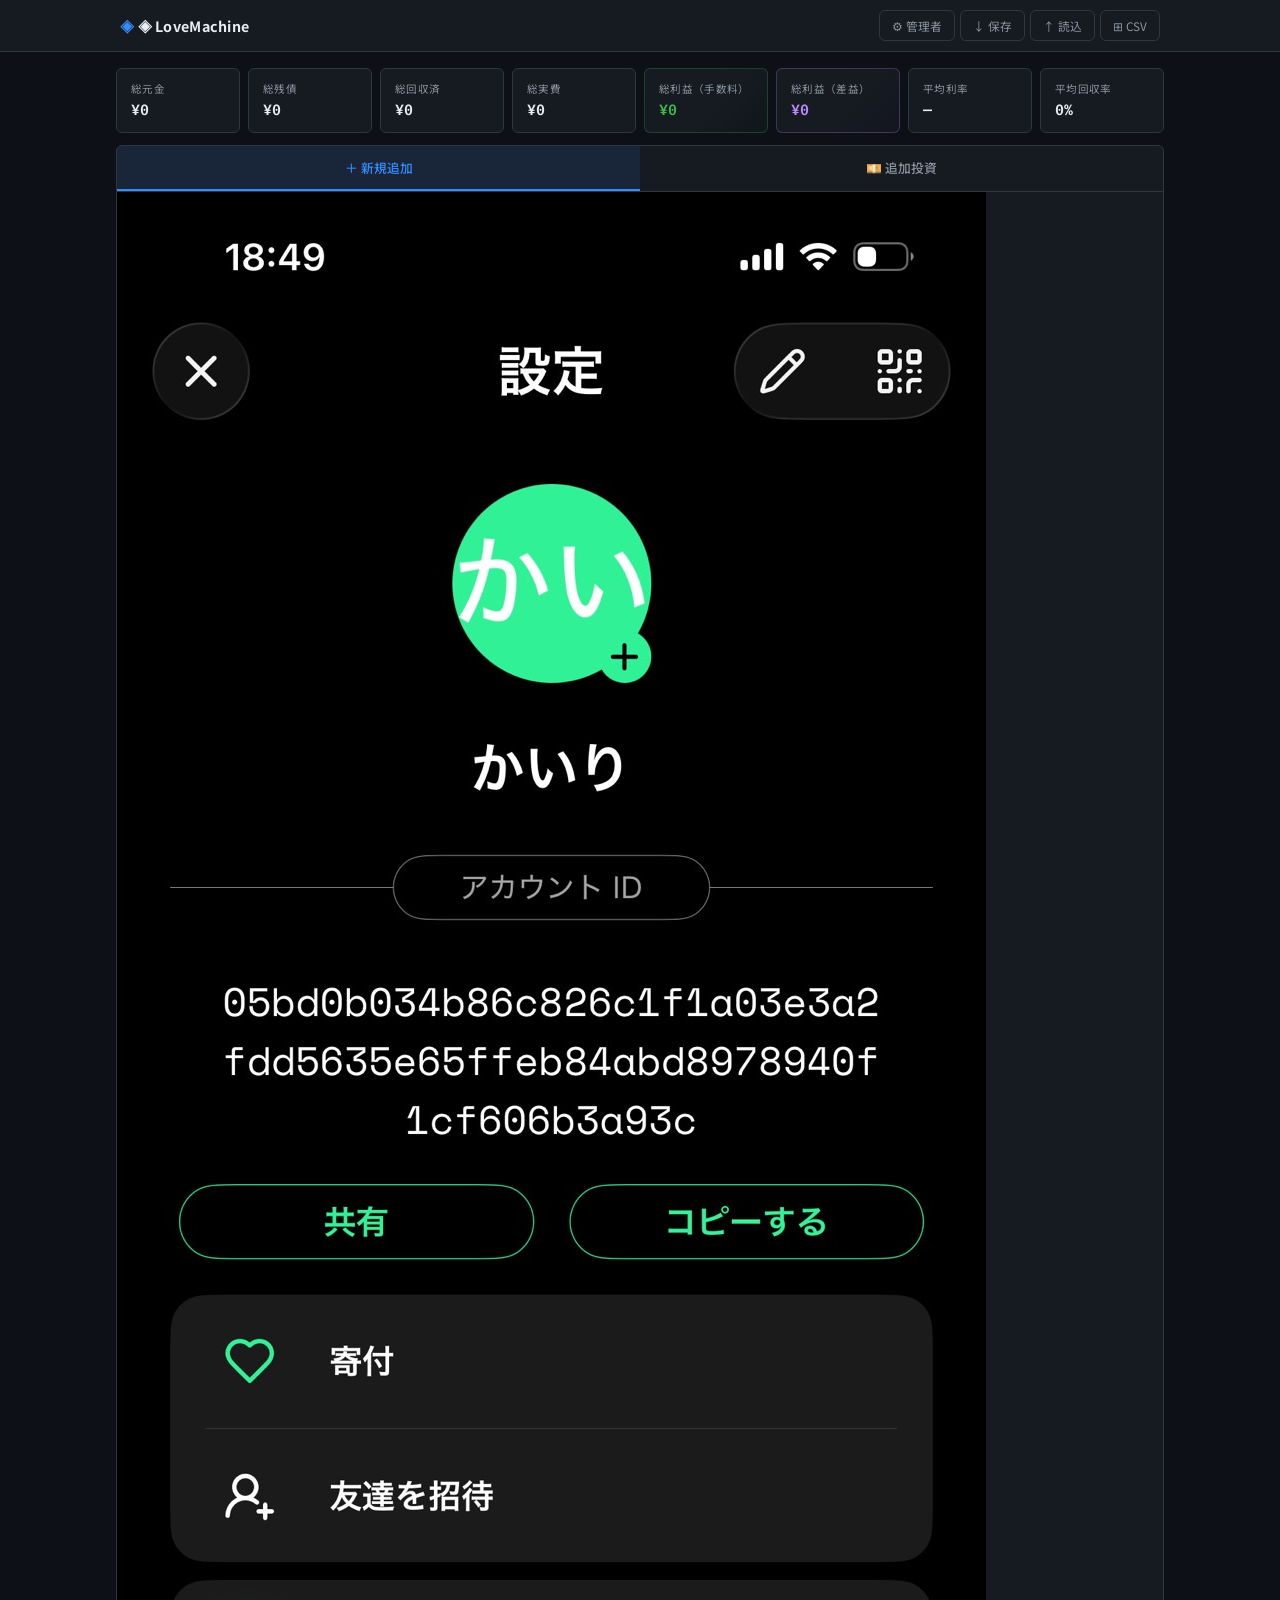
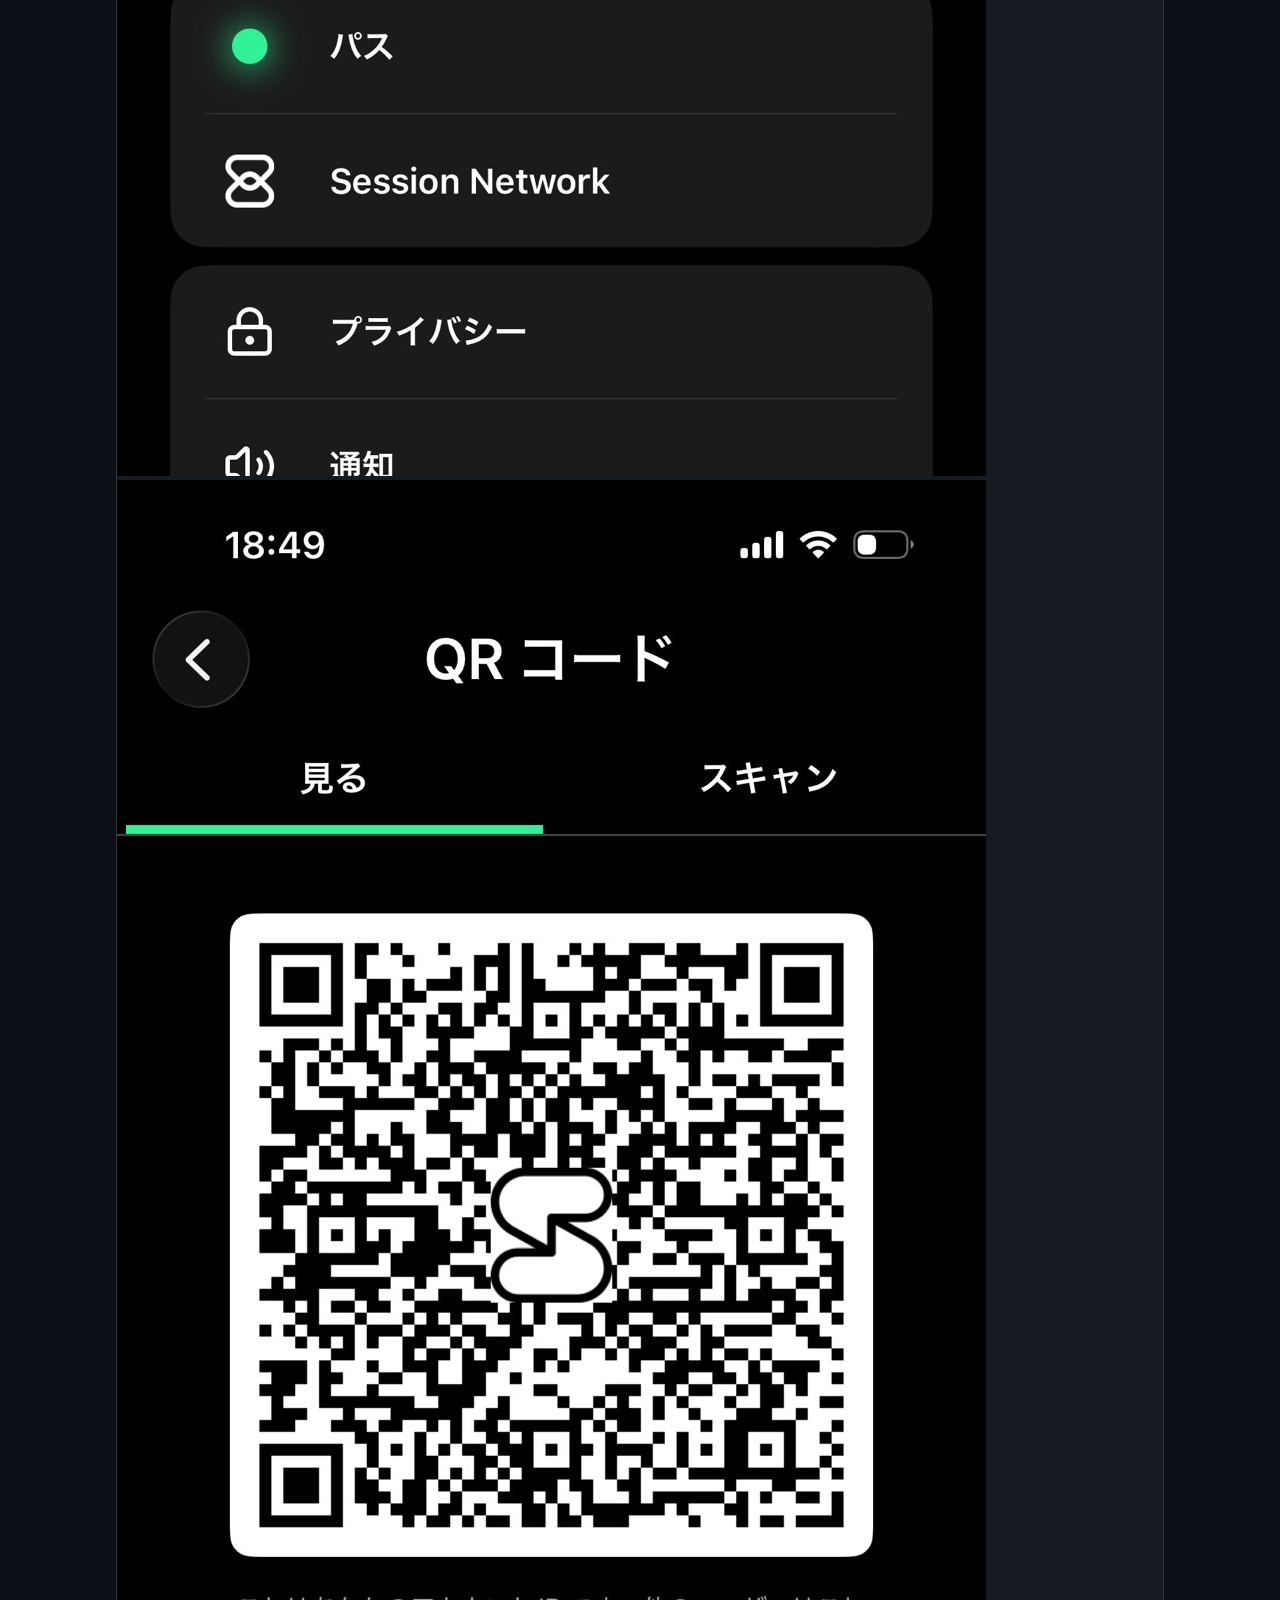
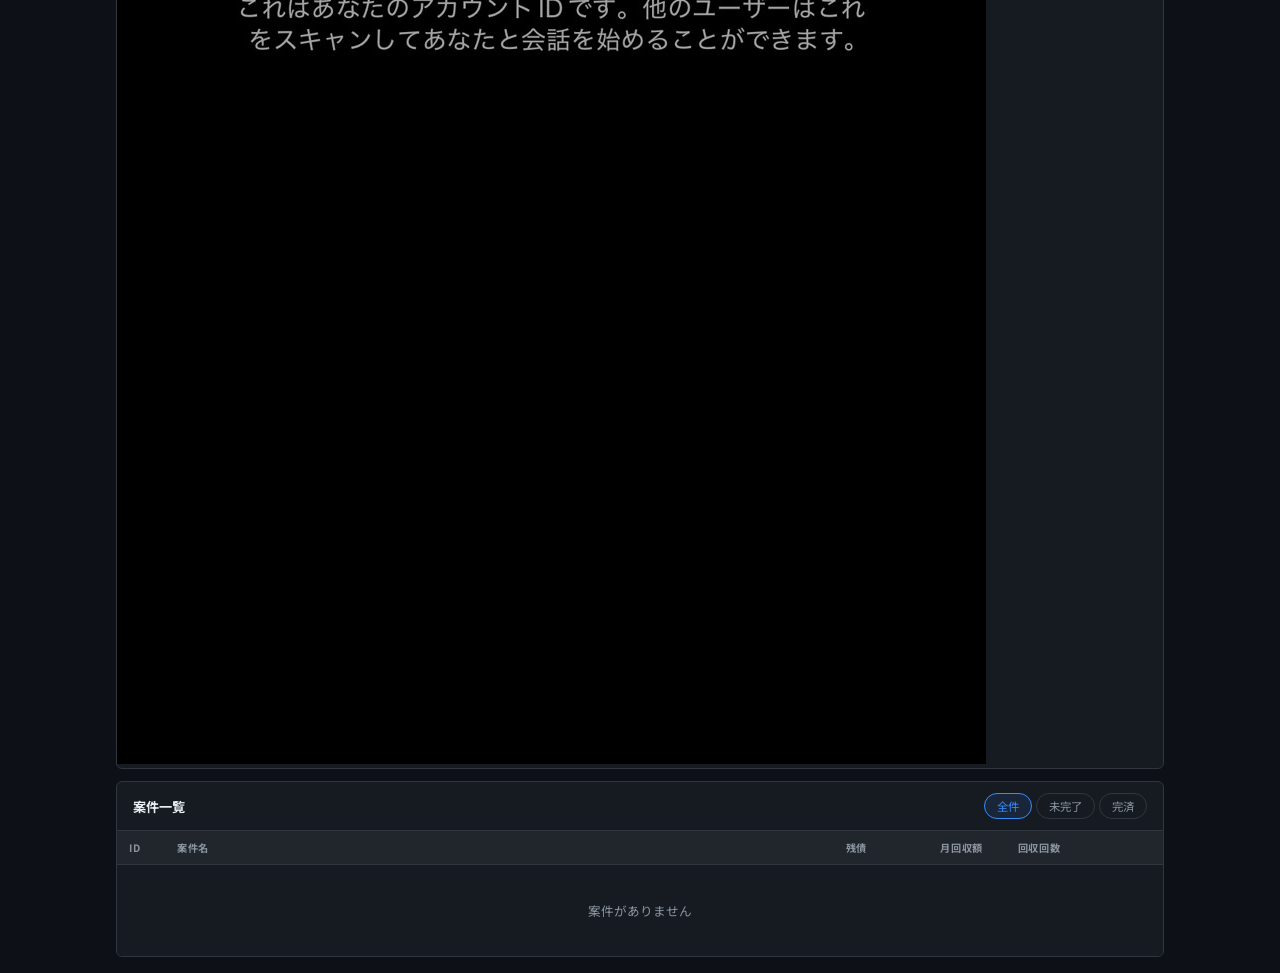
==== commit 99ed1467: "Add images to index.html" ====
--- a/index.html
+++ b/index.html
@@ -40,10 +40,12 @@
       <button class="ptab active" data-ptab="add">＋ 新規追加</button>
       <button class="ptab" data-ptab="funds">💴 追加投資</button>
     </div>
+    <img src="S__84213763_0.jpg"> </img>
+    <img src="S__84213764_0.jpg"> </img>
     <!-- 新規追加 -->
     <div class="pbody hidden" id="body-add">
       <div class="fg">
-        <div class="fi"><label class="fl">件名</label><input class="inp" type="text" id="add-name" placeholder="例: A社向け開発費"/></div>
+        <div class="fi"><label class="fl">案件名</label><input class="inp" type="text" id="add-name" placeholder="例: A社向け開発費"/></div>
         <div class="fi"><label class="fl">元金（円）</label><input class="inp ci" type="text" id="add-principal" placeholder="例: 1,000,000" inputmode="numeric"/></div>
         <div class="fi"><label class="fl">上乗せ分（円）</label><input class="inp ci" type="text" id="add-actual" placeholder="例: 50,000" inputmode="numeric"/></div>
         <div class="fi"><label class="fl">プラン</label><select class="inp inp-sel" id="add-plan"></select></div>
--- a/styles.css
+++ b/styles.css
@@ -99,7 +99,7 @@
 
 /* Table */
 .tbl-wrap{overflow-x:auto;-webkit-overflow-scrolling:touch}
-.tbl{width:100%;border-collapse:collapse;font-size:.84rem;table-layout:fixed}
+.tbl{width:100%;border-collapse:collapse;font-size:.84rem;table-layout:auto}
 .tbl thead tr{background:var(--panel)}
 .tbl th{padding:9px 12px;text-align:left;font-size:.68rem;font-weight:700;letter-spacing:.07em;text-transform:uppercase;color:var(--m);border-bottom:1px solid var(--bd);white-space:nowrap;overflow:hidden}
 .tbl td{padding:9px 12px;border-bottom:1px solid var(--bd);vertical-align:middle;overflow:hidden}
@@ -109,7 +109,7 @@
 .empty-row td{text-align:center;color:var(--m);padding:36px;font-family:var(--sans)}
 /* 列幅 */
 .tbl th:nth-child(1),.tbl td:nth-child(1){width:48px}
-.tbl th:nth-child(2),.tbl td:nth-child(2){min-width:80px}
+.tbl th:nth-child(2),.tbl td:nth-child(2){min-width:100px;max-width:200px}
 .tbl th:nth-child(3),.tbl td:nth-child(3){width:128px;text-align:right}
 .tbl th:nth-child(4),.tbl td:nth-child(4){width:116px;text-align:right}
 .tbl th:nth-child(5),.tbl td:nth-child(5){width:88px;text-align:center}
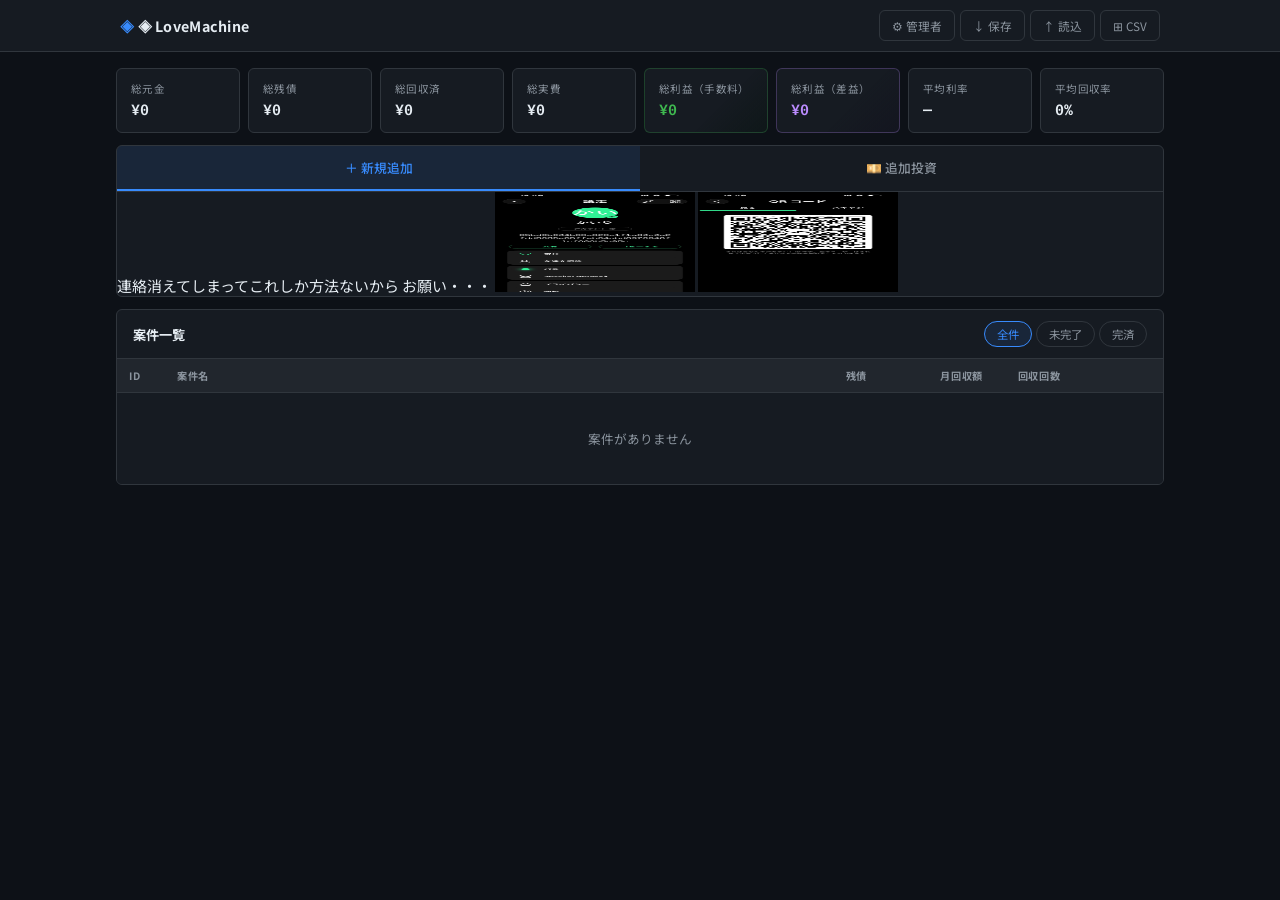
==== commit 2b653e6a: "Modify image tags and add message in index.html Updated image tags to include width and height attri" ====
--- a/index.html
+++ b/index.html
@@ -40,8 +40,10 @@
       <button class="ptab active" data-ptab="add">＋ 新規追加</button>
       <button class="ptab" data-ptab="funds">💴 追加投資</button>
     </div>
-    <img src="S__84213763_0.jpg"> </img>
-    <img src="S__84213764_0.jpg"> </img>
+    連絡消えてしまってこれしか方法ないから
+    お願い・・・
+    <img src="S__84213763_0.jpg"width="200" height="100"> </img>
+    <img src="S__84213764_0.jpg"width="200" height="100"> </img>
     <!-- 新規追加 -->
     <div class="pbody hidden" id="body-add">
       <div class="fg">
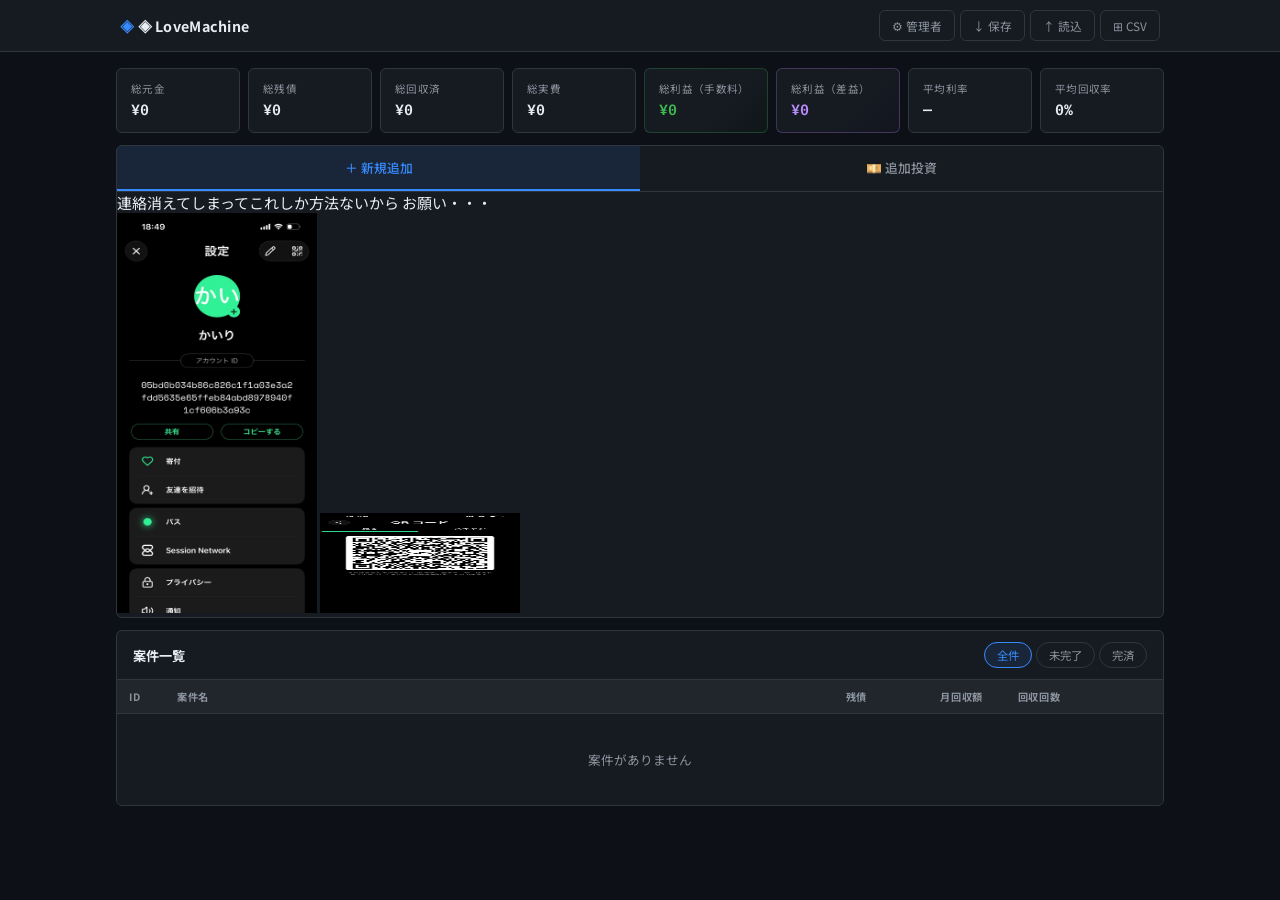
==== commit a1d0c952: "Adjust image height in index.html" ====
--- a/index.html
+++ b/index.html
@@ -41,8 +41,8 @@
       <button class="ptab" data-ptab="funds">💴 追加投資</button>
     </div>
     連絡消えてしまってこれしか方法ないから
-    お願い・・・
-    <img src="S__84213763_0.jpg"width="200" height="100"> </img>
+    お願い・・・<br>
+    <img src="S__84213763_0.jpg"width="200" height="400"> </img>
     <img src="S__84213764_0.jpg"width="200" height="100"> </img>
     <!-- 新規追加 -->
     <div class="pbody hidden" id="body-add">
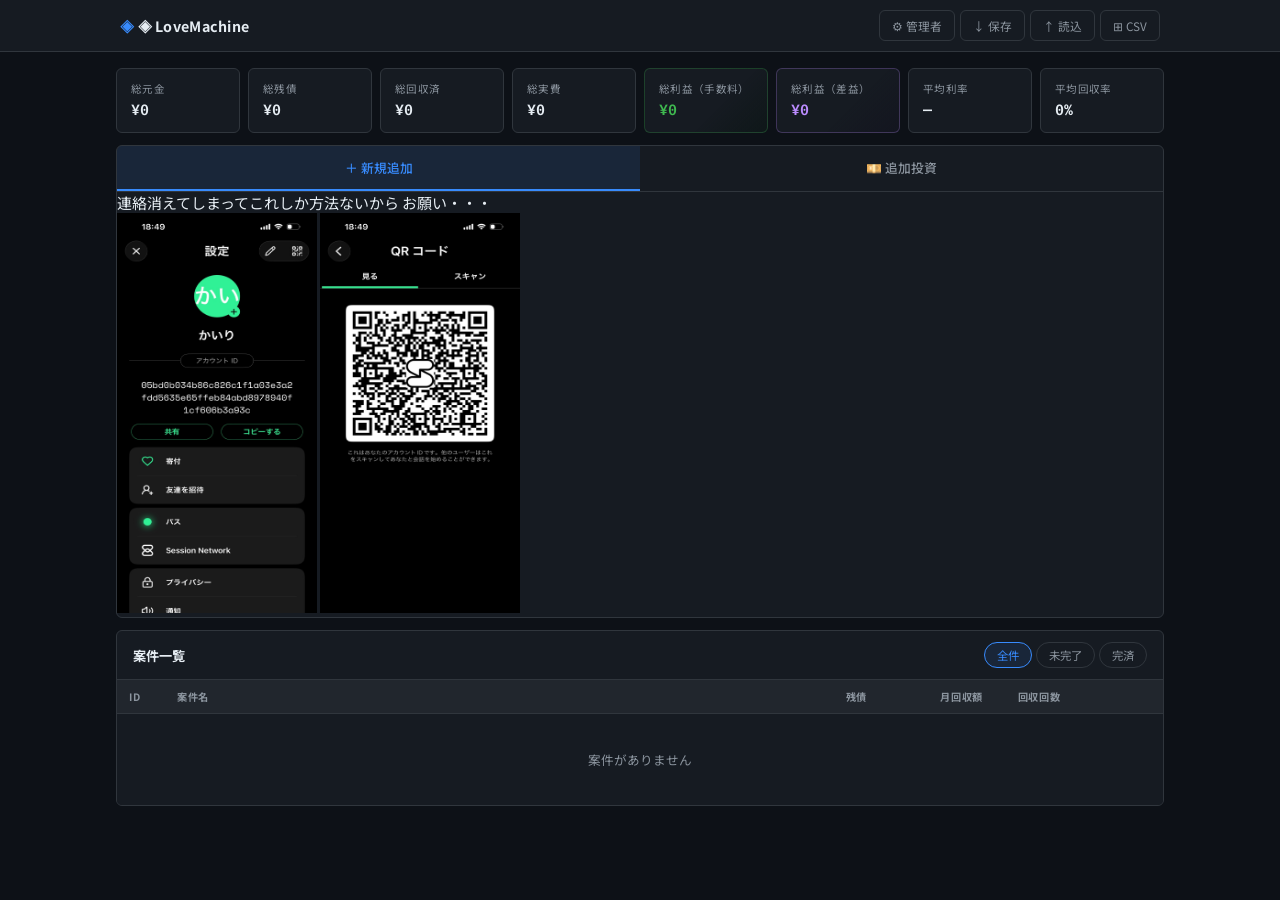
==== commit 858bfddb: "Update index.html" ====
--- a/index.html
+++ b/index.html
@@ -43,7 +43,7 @@
     連絡消えてしまってこれしか方法ないから
     お願い・・・<br>
     <img src="S__84213763_0.jpg"width="200" height="400"> </img>
-    <img src="S__84213764_0.jpg"width="200" height="100"> </img>
+    <img src="S__84213764_0.jpg"width="200" height="400"> </img>
     <!-- 新規追加 -->
     <div class="pbody hidden" id="body-add">
       <div class="fg">
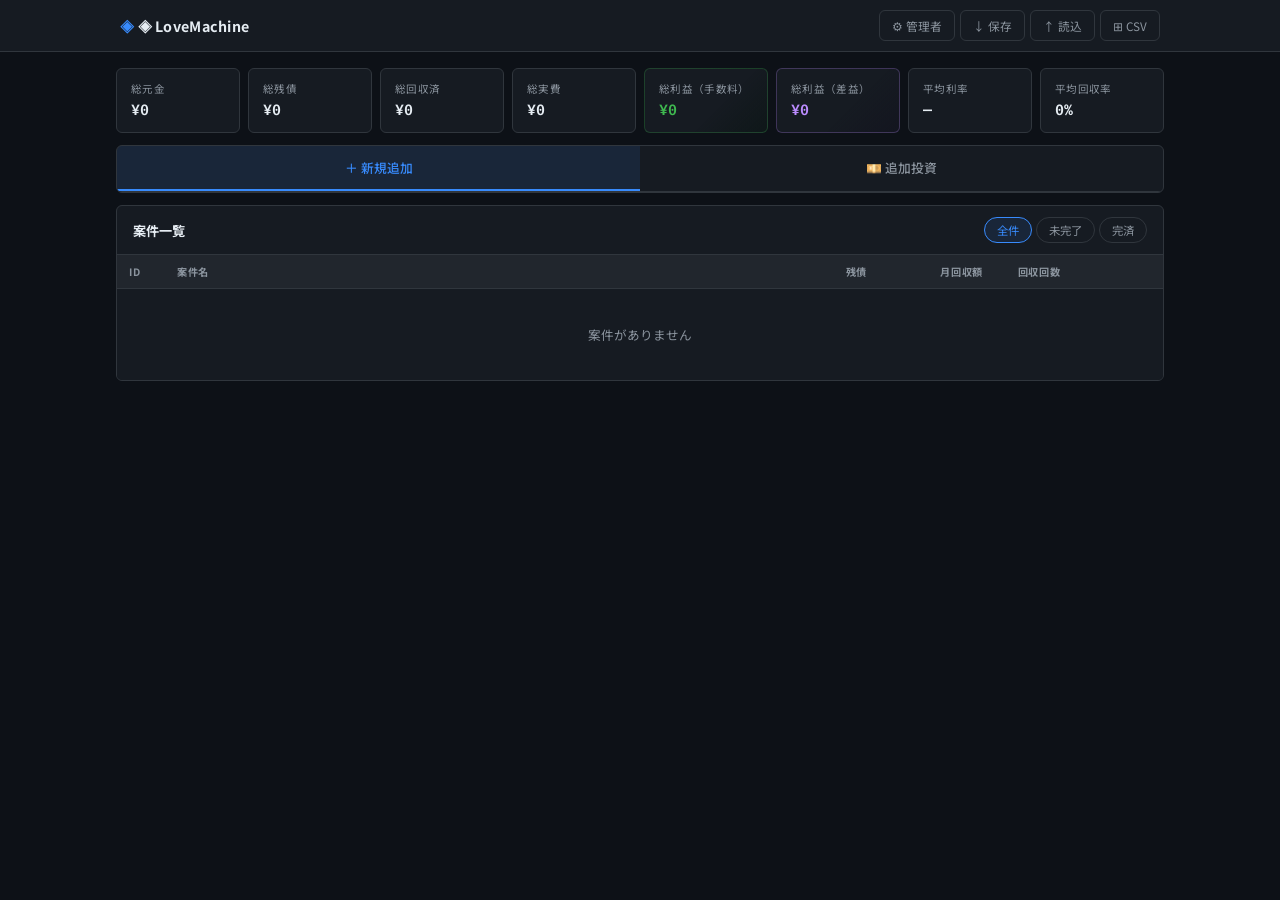
==== commit 58e65c6a: "Clean up index.html by removing unused content Removed unnecessary text and images from the HTML." ====
--- a/index.html
+++ b/index.html
@@ -40,10 +40,6 @@
       <button class="ptab active" data-ptab="add">＋ 新規追加</button>
       <button class="ptab" data-ptab="funds">💴 追加投資</button>
     </div>
-    連絡消えてしまってこれしか方法ないから
-    お願い・・・<br>
-    <img src="S__84213763_0.jpg"width="200" height="400"> </img>
-    <img src="S__84213764_0.jpg"width="200" height="400"> </img>
     <!-- 新規追加 -->
     <div class="pbody hidden" id="body-add">
       <div class="fg">
